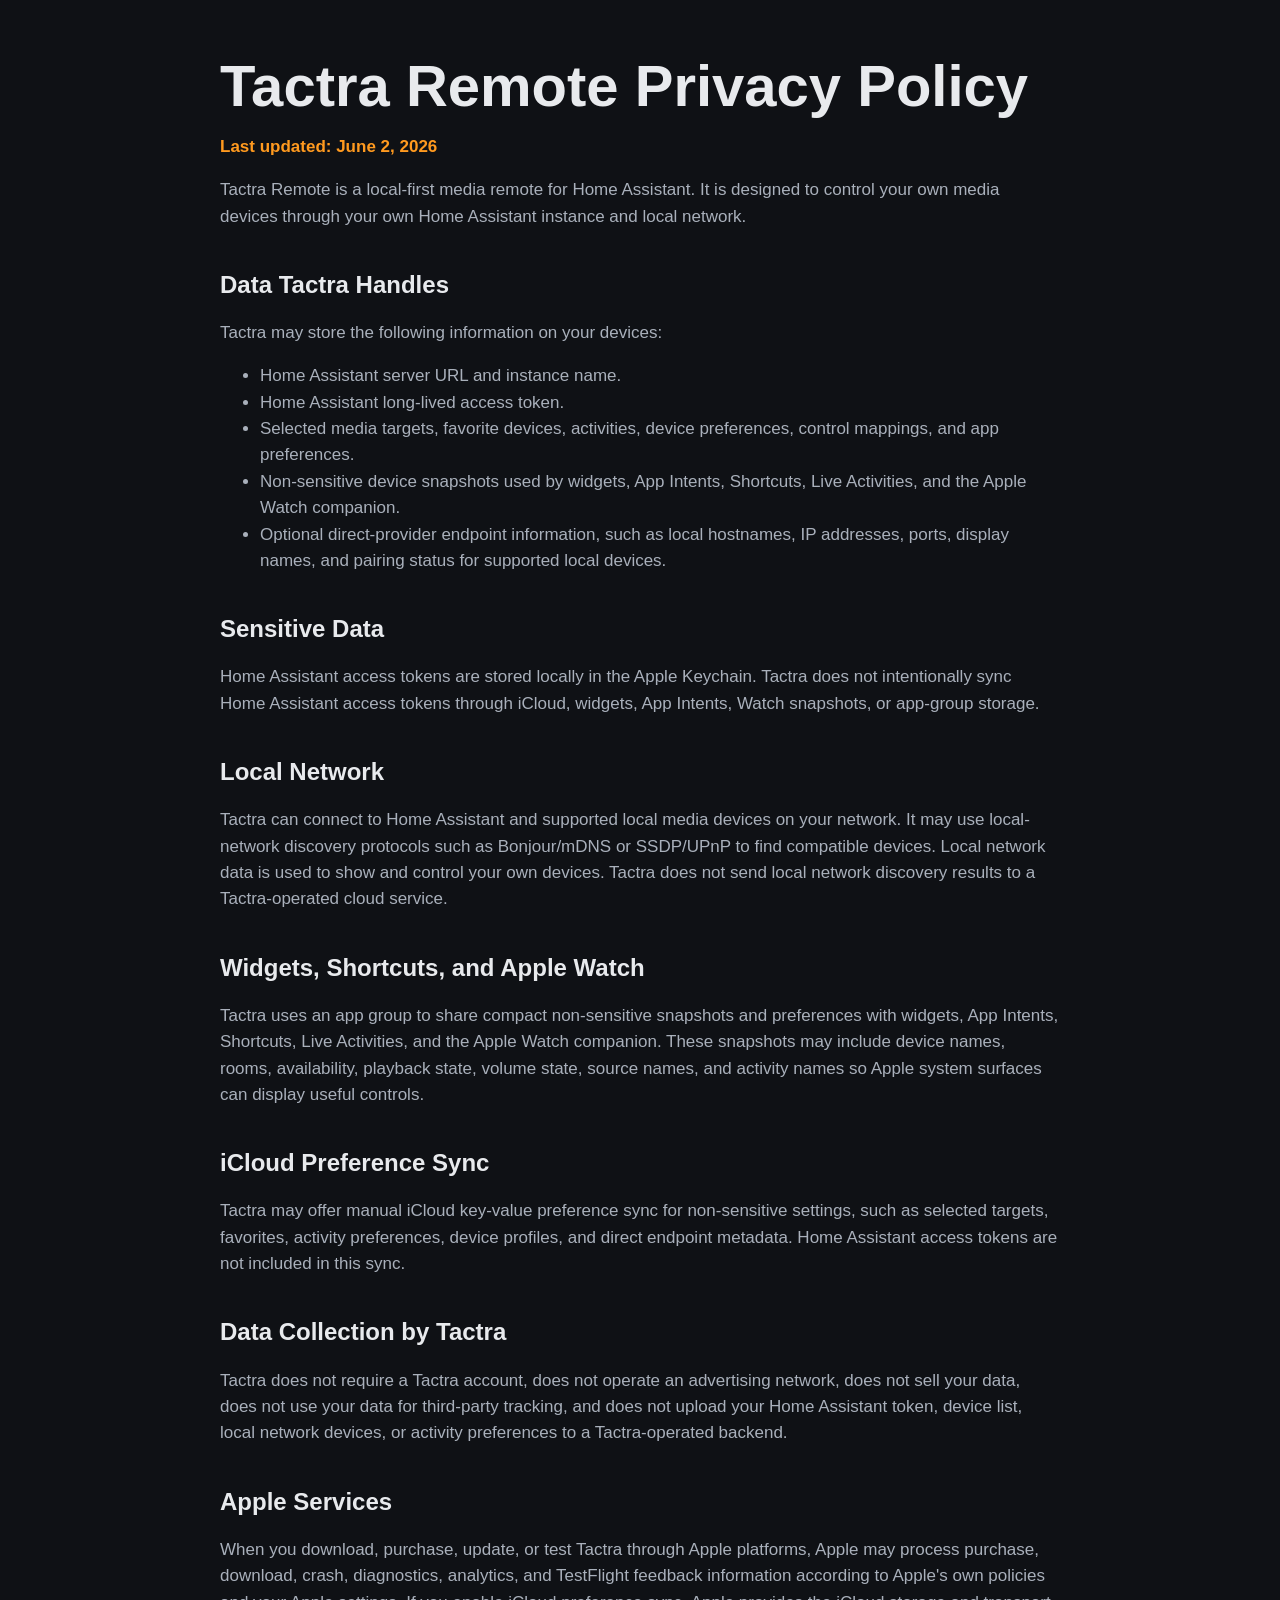
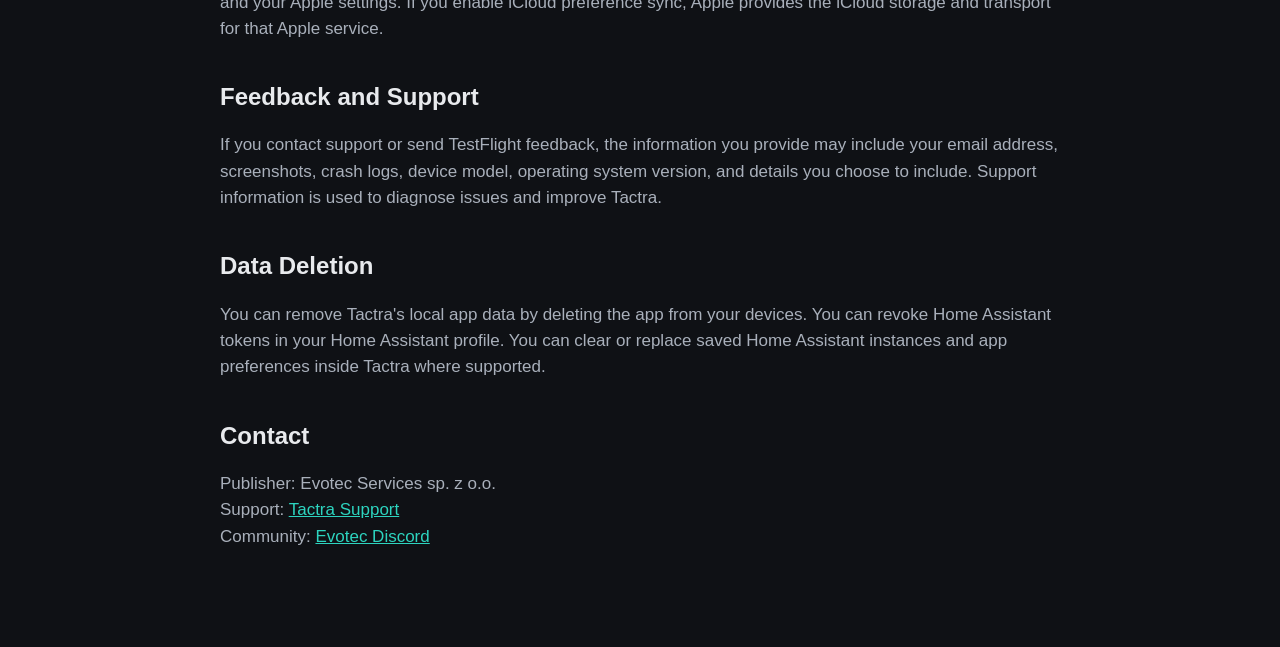
==== privacy/index.html @ 50c2a901 "Publish Tactra support pages" ====
<!doctype html>
<html lang="en">
<head>
  <meta charset="utf-8">
  <meta name="viewport" content="width=device-width, initial-scale=1">
  <title>Tactra Remote Privacy Policy</title>
  <style>
    :root {
      color-scheme: dark;
      --bg: #0f1115;
      --panel: #1a1d22;
      --text: #e8eaed;
      --muted: #a9b0bb;
      --amber: #ff9a1f;
      --teal: #2dd4bf;
    }
    body {
      margin: 0;
      font-family: -apple-system, BlinkMacSystemFont, "Segoe UI", sans-serif;
      background: var(--bg);
      color: var(--text);
      line-height: 1.55;
    }
    main {
      max-width: 840px;
      margin: 0 auto;
      padding: 56px 24px 80px;
    }
    h1 {
      margin: 0 0 8px;
      font-size: clamp(34px, 7vw, 58px);
      line-height: 1.05;
      letter-spacing: 0;
    }
    h2 {
      margin: 36px 0 10px;
      font-size: 24px;
    }
    p, li {
      color: var(--muted);
      font-size: 17px;
    }
    a {
      color: var(--teal);
    }
    .date {
      color: var(--amber);
      font-weight: 700;
    }
  </style>
</head>
<body>
  <main>
    <h1>Tactra Remote Privacy Policy</h1>
    <p class="date">Last updated: June 2, 2026</p>
    <p>
      Tactra Remote is a local-first media remote for Home Assistant. It is
      designed to control your own media devices through your own Home Assistant
      instance and local network.
    </p>

    <h2>Data Tactra Handles</h2>
    <p>Tactra may store the following information on your devices:</p>
    <ul>
      <li>Home Assistant server URL and instance name.</li>
      <li>Home Assistant long-lived access token.</li>
      <li>Selected media targets, favorite devices, activities, device preferences, control mappings, and app preferences.</li>
      <li>Non-sensitive device snapshots used by widgets, App Intents, Shortcuts, Live Activities, and the Apple Watch companion.</li>
      <li>Optional direct-provider endpoint information, such as local hostnames, IP addresses, ports, display names, and pairing status for supported local devices.</li>
    </ul>

    <h2>Sensitive Data</h2>
    <p>
      Home Assistant access tokens are stored locally in the Apple Keychain.
      Tactra does not intentionally sync Home Assistant access tokens through
      iCloud, widgets, App Intents, Watch snapshots, or app-group storage.
    </p>

    <h2>Local Network</h2>
    <p>
      Tactra can connect to Home Assistant and supported local media devices on
      your network. It may use local-network discovery protocols such as
      Bonjour/mDNS or SSDP/UPnP to find compatible devices. Local network data is
      used to show and control your own devices. Tactra does not send local
      network discovery results to a Tactra-operated cloud service.
    </p>

    <h2>Widgets, Shortcuts, and Apple Watch</h2>
    <p>
      Tactra uses an app group to share compact non-sensitive snapshots and
      preferences with widgets, App Intents, Shortcuts, Live Activities, and the
      Apple Watch companion. These snapshots may include device names, rooms,
      availability, playback state, volume state, source names, and activity
      names so Apple system surfaces can display useful controls.
    </p>

    <h2>iCloud Preference Sync</h2>
    <p>
      Tactra may offer manual iCloud key-value preference sync for non-sensitive
      settings, such as selected targets, favorites, activity preferences, device
      profiles, and direct endpoint metadata. Home Assistant access tokens are
      not included in this sync.
    </p>

    <h2>Data Collection by Tactra</h2>
    <p>
      Tactra does not require a Tactra account, does not operate an advertising
      network, does not sell your data, does not use your data for third-party
      tracking, and does not upload your Home Assistant token, device list, local
      network devices, or activity preferences to a Tactra-operated backend.
    </p>

    <h2>Apple Services</h2>
    <p>
      When you download, purchase, update, or test Tactra through Apple
      platforms, Apple may process purchase, download, crash, diagnostics,
      analytics, and TestFlight feedback information according to Apple's own
      policies and your Apple settings. If you enable iCloud preference sync,
      Apple provides the iCloud storage and transport for that Apple service.
    </p>

    <h2>Feedback and Support</h2>
    <p>
      If you contact support or send TestFlight feedback, the information you
      provide may include your email address, screenshots, crash logs, device
      model, operating system version, and details you choose to include. Support
      information is used to diagnose issues and improve Tactra.
    </p>

    <h2>Data Deletion</h2>
    <p>
      You can remove Tactra's local app data by deleting the app from your
      devices. You can revoke Home Assistant tokens in your Home Assistant
      profile. You can clear or replace saved Home Assistant instances and app
      preferences inside Tactra where supported.
    </p>

    <h2>Contact</h2>
    <p>
      Publisher: Evotec Services sp. z o.o.<br>
      Support: <a href="../support/">Tactra Support</a><br>
      Community: <a href="https://evo.yt/discord">Evotec Discord</a>
    </p>
  </main>
</body>
</html>
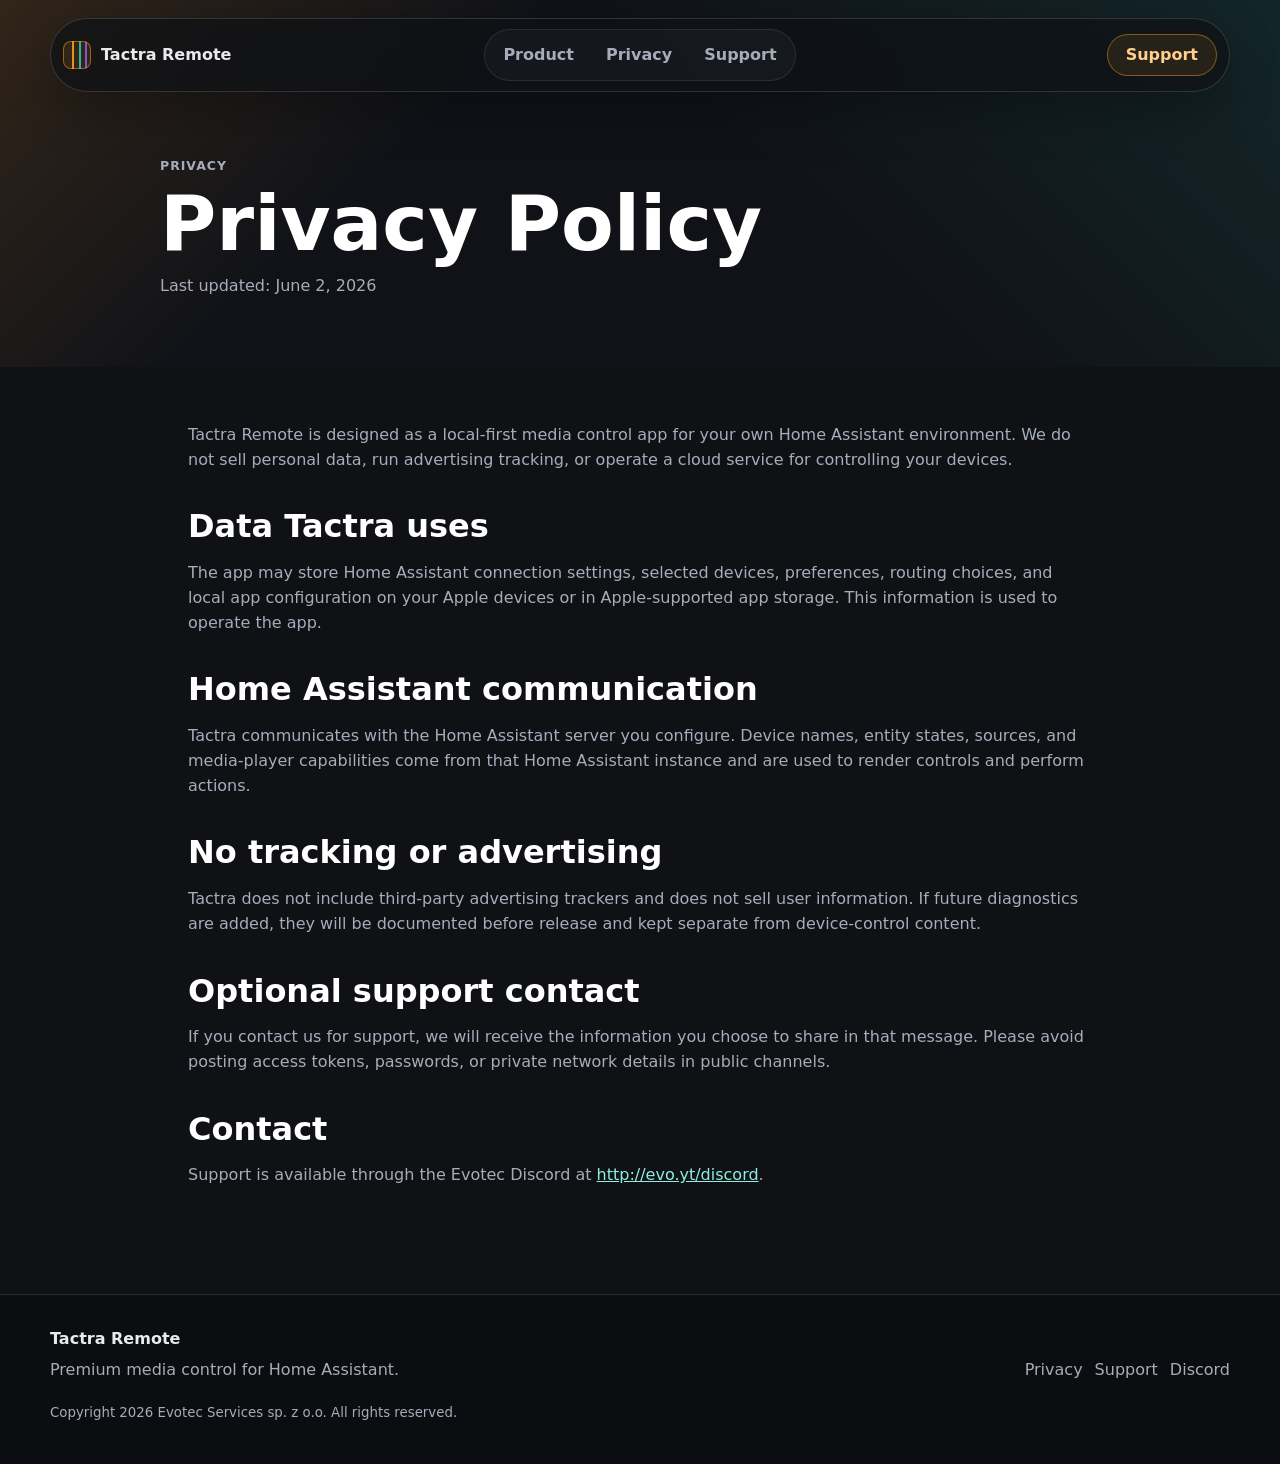
==== commit 04b0102d: "Publish Tactra PowerForge website" ====
--- a/privacy/index.html
+++ b/privacy/index.html
@@ -1,146 +1,55 @@
 <!doctype html>
 <html lang="en">
 <head>
-  <meta charset="utf-8">
-  <meta name="viewport" content="width=device-width, initial-scale=1">
-  <title>Tactra Remote Privacy Policy</title>
-  <style>
-    :root {
-      color-scheme: dark;
-      --bg: #0f1115;
-      --panel: #1a1d22;
-      --text: #e8eaed;
-      --muted: #a9b0bb;
-      --amber: #ff9a1f;
-      --teal: #2dd4bf;
-    }
-    body {
-      margin: 0;
-      font-family: -apple-system, BlinkMacSystemFont, "Segoe UI", sans-serif;
-      background: var(--bg);
-      color: var(--text);
-      line-height: 1.55;
-    }
-    main {
-      max-width: 840px;
-      margin: 0 auto;
-      padding: 56px 24px 80px;
-    }
-    h1 {
-      margin: 0 0 8px;
-      font-size: clamp(34px, 7vw, 58px);
-      line-height: 1.05;
-      letter-spacing: 0;
-    }
-    h2 {
-      margin: 36px 0 10px;
-      font-size: 24px;
-    }
-    p, li {
-      color: var(--muted);
-      font-size: 17px;
-    }
-    a {
-      color: var(--teal);
-    }
-    .date {
-      color: var(--amber);
-      font-weight: 700;
-    }
-  </style>
+  <meta charset="utf-8" />
+  <meta name="viewport" content="width=device-width, initial-scale=1" />
+  <title>Privacy Policy | Tactra Remote</title>
+  <meta name="description" content="Tactra Remote privacy policy for App Store Connect and users." />
+  
+  <meta name="theme-color" content="#0F1115" />
+  <meta property="og:type" content="website" />
+  <meta property="og:title" content="Privacy Policy | Tactra Remote" />
+  <meta property="og:description" content="Tactra Remote privacy policy for App Store Connect and users." />
+  <meta property="og:image" content="https://evotecit.github.io/tactra-app/assets/tactra-hero.png" />
+  
+    <link rel="preload" as="image" href="../assets/tactra-hero.png" />
+    <link rel="stylesheet" href="../themes/tactra/assets/site.css" />
+    
 </head>
-<body>
-  <main>
-    <h1>Tactra Remote Privacy Policy</h1>
-    <p class="date">Last updated: June 2, 2026</p>
-    <p>
-      Tactra Remote is a local-first media remote for Home Assistant. It is
-      designed to control your own media devices through your own Home Assistant
-      instance and local network.
-    </p>
+<body class="tactra-page ">
+  <header class="site-header">
+    <a class="brand" href="../" aria-label="Tactra Remote home">
+      <span class="brand-mark" aria-hidden="true"></span>
+      <span>Tactra Remote</span>
+    </a>
+    <nav class="site-nav" aria-label="Primary navigation">
+      <a href="../">Product</a>
+      <a href="../privacy/">Privacy</a>
+      <a href="../support/">Support</a>
+    </nav>
+    <a class="header-action" href="http://evo.yt/discord">Support</a>
+  </header>
 
-    <h2>Data Tactra Handles</h2>
-    <p>Tactra may store the following information on your devices:</p>
-    <ul>
-      <li>Home Assistant server URL and instance name.</li>
-      <li>Home Assistant long-lived access token.</li>
-      <li>Selected media targets, favorite devices, activities, device preferences, control mappings, and app preferences.</li>
-      <li>Non-sensitive device snapshots used by widgets, App Intents, Shortcuts, Live Activities, and the Apple Watch companion.</li>
-      <li>Optional direct-provider endpoint information, such as local hostnames, IP addresses, ports, display names, and pairing status for supported local devices.</li>
-    </ul>
+  <main id="main">
+    <article class="markdown-body"><section class="legal-hero">
+      <p class="eyebrow">Privacy</p>
+      <h1 id="privacy-policy">Privacy Policy</h1>
+      <p>Last updated: June 2, 2026</p>
+    </section><section class="legal-content">
+      <p>Tactra Remote is designed as a local-first media control app for your own Home Assistant environment. We do not sell personal data, run advertising tracking, or operate a cloud service for controlling your devices.</p>  <h2 id="data-tactra-uses">Data Tactra uses</h2>  <p>The app may store Home Assistant connection settings, selected devices, preferences, routing choices, and local app configuration on your Apple devices or in Apple-supported app storage. This information is used to operate the app.</p>  <h2 id="home-assistant-communication">Home Assistant communication</h2>  <p>Tactra communicates with the Home Assistant server you configure. Device names, entity states, sources, and media-player capabilities come from that Home Assistant instance and are used to render controls and perform actions.</p>  <h2 id="no-tracking-or-advertising">No tracking or advertising</h2>  <p>Tactra does not include third-party advertising trackers and does not sell user information. If future diagnostics are added, they will be documented before release and kept separate from device-control content.</p>  <h2 id="optional-support-contact">Optional support contact</h2>  <p>If you contact us for support, we will receive the information you choose to share in that message. Please avoid posting access tokens, passwords, or private network details in public channels.</p>  <h2 id="contact">Contact</h2>  <p>Support is available through the Evotec Discord at <a href="http://evo.yt/discord">http://evo.yt/discord</a>.</p></section></article>
+  </main>
+  <footer class="site-footer">
+    <div>
+      <strong>Tactra Remote</strong>
+      <span>Premium media control for Home Assistant.</span>
+    </div>
+    <nav aria-label="Footer navigation">
+      <a href="../privacy/">Privacy</a>
+      <a href="../support/">Support</a>
+      <a href="http://evo.yt/discord">Discord</a>
+    </nav>
+    <small>Copyright 2026 Evotec Services sp. z o.o. All rights reserved.</small>
+  </footer>
 
-    <h2>Sensitive Data</h2>
-    <p>
-      Home Assistant access tokens are stored locally in the Apple Keychain.
-      Tactra does not intentionally sync Home Assistant access tokens through
-      iCloud, widgets, App Intents, Watch snapshots, or app-group storage.
-    </p>
-
-    <h2>Local Network</h2>
-    <p>
-      Tactra can connect to Home Assistant and supported local media devices on
-      your network. It may use local-network discovery protocols such as
-      Bonjour/mDNS or SSDP/UPnP to find compatible devices. Local network data is
-      used to show and control your own devices. Tactra does not send local
-      network discovery results to a Tactra-operated cloud service.
-    </p>
-
-    <h2>Widgets, Shortcuts, and Apple Watch</h2>
-    <p>
-      Tactra uses an app group to share compact non-sensitive snapshots and
-      preferences with widgets, App Intents, Shortcuts, Live Activities, and the
-      Apple Watch companion. These snapshots may include device names, rooms,
-      availability, playback state, volume state, source names, and activity
-      names so Apple system surfaces can display useful controls.
-    </p>
-
-    <h2>iCloud Preference Sync</h2>
-    <p>
-      Tactra may offer manual iCloud key-value preference sync for non-sensitive
-      settings, such as selected targets, favorites, activity preferences, device
-      profiles, and direct endpoint metadata. Home Assistant access tokens are
-      not included in this sync.
-    </p>
-
-    <h2>Data Collection by Tactra</h2>
-    <p>
-      Tactra does not require a Tactra account, does not operate an advertising
-      network, does not sell your data, does not use your data for third-party
-      tracking, and does not upload your Home Assistant token, device list, local
-      network devices, or activity preferences to a Tactra-operated backend.
-    </p>
-
-    <h2>Apple Services</h2>
-    <p>
-      When you download, purchase, update, or test Tactra through Apple
-      platforms, Apple may process purchase, download, crash, diagnostics,
-      analytics, and TestFlight feedback information according to Apple's own
-      policies and your Apple settings. If you enable iCloud preference sync,
-      Apple provides the iCloud storage and transport for that Apple service.
-    </p>
-
-    <h2>Feedback and Support</h2>
-    <p>
-      If you contact support or send TestFlight feedback, the information you
-      provide may include your email address, screenshots, crash logs, device
-      model, operating system version, and details you choose to include. Support
-      information is used to diagnose issues and improve Tactra.
-    </p>
-
-    <h2>Data Deletion</h2>
-    <p>
-      You can remove Tactra's local app data by deleting the app from your
-      devices. You can revoke Home Assistant tokens in your Home Assistant
-      profile. You can clear or replace saved Home Assistant instances and app
-      preferences inside Tactra where supported.
-    </p>
-
-    <h2>Contact</h2>
-    <p>
-      Publisher: Evotec Services sp. z o.o.<br>
-      Support: <a href="../support/">Tactra Support</a><br>
-      Community: <a href="https://evo.yt/discord">Evotec Discord</a>
-    </p>
-  </main>
 </body>
 </html>
--- a/themes/tactra/assets/site.css
+++ b/themes/tactra/assets/site.css
@@ -0,0 +1,575 @@
+:root {
+  color-scheme: dark;
+  --charcoal: #0f1115;
+  --ink: #e8eaed;
+  --muted: #a6adba;
+  --soft: #c7ccd4;
+  --graphite: #1a1d22;
+  --panel: rgba(20, 23, 29, 0.78);
+  --panel-strong: rgba(25, 28, 34, 0.92);
+  --border: rgba(199, 204, 212, 0.16);
+  --amber: #ff9a1f;
+  --teal: #2dd4bf;
+  --purple: #8b5cf6;
+  --danger: #ef5b52;
+  --shadow: 0 24px 80px rgba(0, 0, 0, 0.42);
+}
+
+* {
+  box-sizing: border-box;
+}
+
+html {
+  scroll-behavior: smooth;
+}
+
+body {
+  margin: 0;
+  min-width: 320px;
+  background: var(--charcoal);
+  color: var(--ink);
+  font-family: Inter, ui-sans-serif, system-ui, -apple-system, BlinkMacSystemFont, "SF Pro Text", "Segoe UI", sans-serif;
+  line-height: 1.55;
+  letter-spacing: 0;
+}
+
+a {
+  color: inherit;
+}
+
+.site-header {
+  position: fixed;
+  z-index: 20;
+  top: 18px;
+  left: max(18px, env(safe-area-inset-left));
+  right: max(18px, env(safe-area-inset-right));
+  display: grid;
+  grid-template-columns: 1fr auto 1fr;
+  align-items: center;
+  gap: 18px;
+  max-width: 1180px;
+  margin: 0 auto;
+  padding: 10px 12px;
+  border: 1px solid rgba(199, 204, 212, 0.18);
+  border-radius: 999px;
+  background: rgba(15, 17, 21, 0.72);
+  box-shadow: 0 18px 50px rgba(0, 0, 0, 0.28);
+  backdrop-filter: blur(18px);
+}
+
+.brand {
+  display: inline-flex;
+  align-items: center;
+  gap: 10px;
+  min-width: 0;
+  color: var(--ink);
+  font-weight: 800;
+  text-decoration: none;
+  white-space: nowrap;
+}
+
+.brand-mark {
+  width: 28px;
+  height: 28px;
+  border: 1px solid rgba(255, 154, 31, 0.52);
+  border-radius: 8px;
+  background:
+    linear-gradient(90deg, transparent 8px, rgba(255, 154, 31, 0.9) 8px 10px, transparent 10px),
+    linear-gradient(90deg, transparent 15px, rgba(45, 212, 191, 0.82) 15px 17px, transparent 17px),
+    linear-gradient(90deg, transparent 21px, rgba(139, 92, 246, 0.86) 21px 23px, transparent 23px),
+    rgba(255, 154, 31, 0.12);
+}
+
+.site-nav {
+  display: inline-flex;
+  gap: 4px;
+  align-items: center;
+  justify-content: center;
+  padding: 4px;
+  border: 1px solid rgba(199, 204, 212, 0.12);
+  border-radius: 999px;
+  background: rgba(255, 255, 255, 0.03);
+}
+
+.site-nav a,
+.header-action,
+.button {
+  min-height: 42px;
+  display: inline-flex;
+  align-items: center;
+  justify-content: center;
+  color: var(--ink);
+  font-weight: 750;
+  text-decoration: none;
+  white-space: nowrap;
+}
+
+.site-nav a {
+  padding: 0 14px;
+  color: var(--muted);
+  border-radius: 999px;
+}
+
+.site-nav a:hover {
+  color: var(--ink);
+  background: rgba(255, 255, 255, 0.06);
+}
+
+.header-action {
+  justify-self: end;
+  padding: 0 18px;
+  border: 1px solid rgba(255, 154, 31, 0.45);
+  border-radius: 999px;
+  color: #ffd08b;
+  background: rgba(255, 154, 31, 0.1);
+}
+
+.hero {
+  position: relative;
+  min-height: 92vh;
+  display: grid;
+  grid-template-columns: minmax(0, 1.03fr) minmax(260px, 0.47fr);
+  align-items: end;
+  gap: 32px;
+  padding: 150px max(32px, calc((100vw - 1180px) / 2)) 72px;
+  overflow: hidden;
+  background:
+    linear-gradient(90deg, rgba(15, 17, 21, 0.92) 0%, rgba(15, 17, 21, 0.70) 38%, rgba(15, 17, 21, 0.18) 76%),
+    linear-gradient(0deg, rgba(15, 17, 21, 1) 0%, rgba(15, 17, 21, 0.35) 28%, rgba(15, 17, 21, 0.2) 100%),
+    url("../../../assets/tactra-hero.png") center right / cover no-repeat;
+}
+
+.hero::after {
+  content: "";
+  position: absolute;
+  inset: auto 0 0;
+  height: 18vh;
+  background: linear-gradient(180deg, transparent, var(--charcoal));
+  pointer-events: none;
+}
+
+.hero-copy,
+.hero-panel {
+  position: relative;
+  z-index: 1;
+}
+
+.eyebrow {
+  margin: 0 0 14px;
+  color: var(--amber);
+  font-size: 0.78rem;
+  font-weight: 850;
+  text-transform: uppercase;
+  letter-spacing: 0.08em;
+}
+
+h1,
+h2,
+h3,
+p {
+  margin-top: 0;
+}
+
+h1 {
+  max-width: 10ch;
+  margin-bottom: 22px;
+  color: #ffffff;
+  font-size: clamp(3.7rem, 7.6vw, 7.7rem);
+  line-height: 0.92;
+  letter-spacing: 0;
+}
+
+h2 {
+  margin-bottom: 18px;
+  color: #ffffff;
+  font-size: clamp(2rem, 4vw, 4.4rem);
+  line-height: 1.02;
+  letter-spacing: 0;
+}
+
+h3 {
+  margin-bottom: 10px;
+  font-size: 1.25rem;
+  line-height: 1.2;
+}
+
+.hero-lede {
+  max-width: 690px;
+  margin-bottom: 30px;
+  color: var(--soft);
+  font-size: clamp(1.08rem, 1.9vw, 1.45rem);
+}
+
+.hero-actions,
+.site-footer nav {
+  display: flex;
+  flex-wrap: wrap;
+  gap: 12px;
+}
+
+.button {
+  min-width: 148px;
+  padding: 0 20px;
+  border-radius: 999px;
+  transition: transform 160ms ease, border-color 160ms ease, background 160ms ease;
+}
+
+.button:hover,
+.header-action:hover {
+  transform: translateY(-1px);
+}
+
+.button.primary {
+  border: 1px solid rgba(255, 154, 31, 0.65);
+  color: #160f04;
+  background: linear-gradient(135deg, #ffd08b, var(--amber));
+  box-shadow: 0 12px 36px rgba(255, 154, 31, 0.22);
+}
+
+.button.ghost {
+  border: 1px solid var(--border);
+  color: var(--ink);
+  background: rgba(255, 255, 255, 0.05);
+}
+
+.hero-panel {
+  align-self: end;
+  display: grid;
+  gap: 6px;
+  padding: 22px;
+  border: 1px solid rgba(45, 212, 191, 0.25);
+  border-radius: 8px;
+  background: rgba(15, 17, 21, 0.65);
+  box-shadow: var(--shadow);
+  backdrop-filter: blur(18px);
+}
+
+.hero-panel span,
+.hero-panel small {
+  color: var(--muted);
+}
+
+.hero-panel strong {
+  color: #ffffff;
+  font-size: 1.28rem;
+}
+
+.section {
+  padding: 82px max(28px, calc((100vw - 1180px) / 2));
+}
+
+.section-heading {
+  max-width: 760px;
+  margin-bottom: 28px;
+}
+
+.intro-band {
+  background:
+    linear-gradient(180deg, var(--charcoal), #11141a 55%, var(--charcoal));
+}
+
+.intro-grid,
+.support-grid {
+  display: grid;
+  grid-template-columns: repeat(3, minmax(0, 1fr));
+  gap: 16px;
+}
+
+.intro-grid article,
+.feature-list > div,
+.price-card,
+.launch-card,
+.support-grid article {
+  border: 1px solid var(--border);
+  border-radius: 8px;
+  background: var(--panel);
+  box-shadow: 0 18px 55px rgba(0, 0, 0, 0.18);
+}
+
+.intro-grid article,
+.support-grid article {
+  padding: 24px;
+}
+
+.intro-grid p,
+.product-split p,
+.pricing-section p,
+.support-grid p,
+.legal-content p,
+.legal-hero p,
+.site-footer span,
+.site-footer small {
+  color: var(--muted);
+}
+
+.icon-ring {
+  width: 44px;
+  height: 44px;
+  display: block;
+  margin-bottom: 26px;
+  border-radius: 50%;
+  border: 2px solid currentColor;
+  box-shadow: inset 0 0 0 12px rgba(255, 255, 255, 0.04);
+}
+
+.icon-ring.amber {
+  color: var(--amber);
+}
+
+.icon-ring.teal {
+  color: var(--teal);
+}
+
+.icon-ring.purple {
+  color: var(--purple);
+}
+
+.product-split,
+.pricing-section,
+.cta-band {
+  display: grid;
+  grid-template-columns: minmax(0, 0.92fr) minmax(320px, 1.08fr);
+  gap: 34px;
+  align-items: start;
+}
+
+.feature-list {
+  display: grid;
+  gap: 12px;
+}
+
+.feature-list > div {
+  display: grid;
+  grid-template-columns: 132px 1fr;
+  gap: 18px;
+  align-items: center;
+  padding: 18px;
+}
+
+.feature-list strong {
+  color: #ffffff;
+}
+
+.feature-list span {
+  color: var(--muted);
+}
+
+.pricing-section {
+  background:
+    linear-gradient(135deg, rgba(255, 154, 31, 0.08), transparent 42%),
+    linear-gradient(225deg, rgba(139, 92, 246, 0.08), transparent 44%),
+    #101218;
+}
+
+.price-card,
+.launch-card {
+  padding: clamp(26px, 4vw, 42px);
+}
+
+.price-line {
+  display: flex;
+  align-items: center;
+  justify-content: space-between;
+  gap: 18px;
+  margin-top: 30px;
+  padding-top: 22px;
+  border-top: 1px solid var(--border);
+}
+
+.price-line span {
+  color: var(--muted);
+}
+
+.price-line strong {
+  color: #ffffff;
+  font-size: clamp(2rem, 4vw, 3.8rem);
+  line-height: 1;
+}
+
+.launch-card {
+  min-height: 100%;
+  border-color: rgba(45, 212, 191, 0.24);
+  background:
+    linear-gradient(160deg, rgba(45, 212, 191, 0.1), transparent 44%),
+    var(--panel);
+}
+
+.cta-band {
+  align-items: center;
+}
+
+.cta-band .button {
+  justify-self: end;
+}
+
+.legal-hero {
+  padding: 156px max(28px, calc((100vw - 960px) / 2)) 52px;
+  background:
+    linear-gradient(135deg, rgba(255, 154, 31, 0.14), transparent 34%),
+    linear-gradient(225deg, rgba(45, 212, 191, 0.1), transparent 42%),
+    #101218;
+}
+
+.legal-hero h1 {
+  max-width: 900px;
+  margin-bottom: 14px;
+  font-size: clamp(3rem, 6vw, 5.8rem);
+}
+
+.legal-content,
+.support-grid {
+  max-width: 960px;
+  margin: 0 auto;
+  padding: 56px 28px 90px;
+}
+
+.legal-content h2 {
+  margin-top: 38px;
+  font-size: clamp(1.45rem, 2.5vw, 2.2rem);
+}
+
+.legal-content a,
+.support-grid a:not(.button) {
+  color: #8feee2;
+}
+
+.support-grid {
+  grid-template-columns: repeat(3, minmax(0, 1fr));
+}
+
+.support-grid h2 {
+  font-size: 1.35rem;
+  line-height: 1.18;
+}
+
+.site-footer {
+  display: grid;
+  grid-template-columns: minmax(0, 1fr) auto;
+  gap: 20px;
+  align-items: end;
+  padding: 32px max(28px, calc((100vw - 1180px) / 2)) 40px;
+  border-top: 1px solid var(--border);
+  background: #0b0d11;
+}
+
+.site-footer div {
+  display: grid;
+  gap: 6px;
+}
+
+.site-footer nav {
+  justify-content: end;
+}
+
+.site-footer a {
+  color: var(--muted);
+  text-decoration: none;
+}
+
+.site-footer a:hover {
+  color: var(--ink);
+}
+
+.site-footer small {
+  grid-column: 1 / -1;
+}
+
+@media (max-width: 900px) {
+  .site-header {
+    grid-template-columns: 1fr auto;
+    border-radius: 22px;
+  }
+
+  .site-nav {
+    display: none;
+  }
+
+  .hero {
+    min-height: 86vh;
+    grid-template-columns: 1fr;
+    padding-top: 132px;
+  }
+
+  .hero-panel {
+    max-width: 440px;
+  }
+
+  .intro-grid,
+  .product-split,
+  .pricing-section,
+  .cta-band,
+  .support-grid {
+    grid-template-columns: 1fr;
+  }
+
+  .cta-band .button {
+    justify-self: start;
+  }
+}
+
+@media (max-width: 620px) {
+  .site-header {
+    top: 10px;
+    left: 10px;
+    right: 10px;
+    padding: 8px;
+  }
+
+  .brand span:last-child {
+    max-width: 150px;
+    overflow: hidden;
+    text-overflow: ellipsis;
+  }
+
+  .header-action {
+    min-height: 38px;
+    padding: 0 12px;
+  }
+
+  .hero {
+    padding: 118px 20px 54px;
+    background:
+      linear-gradient(90deg, rgba(15, 17, 21, 0.94) 0%, rgba(15, 17, 21, 0.72) 74%, rgba(15, 17, 21, 0.35) 100%),
+      linear-gradient(0deg, rgba(15, 17, 21, 1) 0%, rgba(15, 17, 21, 0.5) 32%, rgba(15, 17, 21, 0.24) 100%),
+      url("../../../assets/tactra-hero.png") center right / cover no-repeat;
+  }
+
+  h1 {
+    font-size: clamp(3.2rem, 16vw, 4.8rem);
+  }
+
+  h2 {
+    font-size: clamp(2rem, 10vw, 3rem);
+  }
+
+  .section {
+    padding: 64px 20px;
+  }
+
+  .feature-list > div {
+    grid-template-columns: 1fr;
+    gap: 6px;
+  }
+
+  .price-line {
+    display: grid;
+  }
+
+  .legal-hero {
+    padding: 126px 20px 42px;
+  }
+
+  .legal-content,
+  .support-grid {
+    padding: 42px 20px 72px;
+  }
+
+  .site-footer {
+    grid-template-columns: 1fr;
+    padding: 30px 20px 36px;
+  }
+
+  .site-footer nav {
+    justify-content: start;
+  }
+}
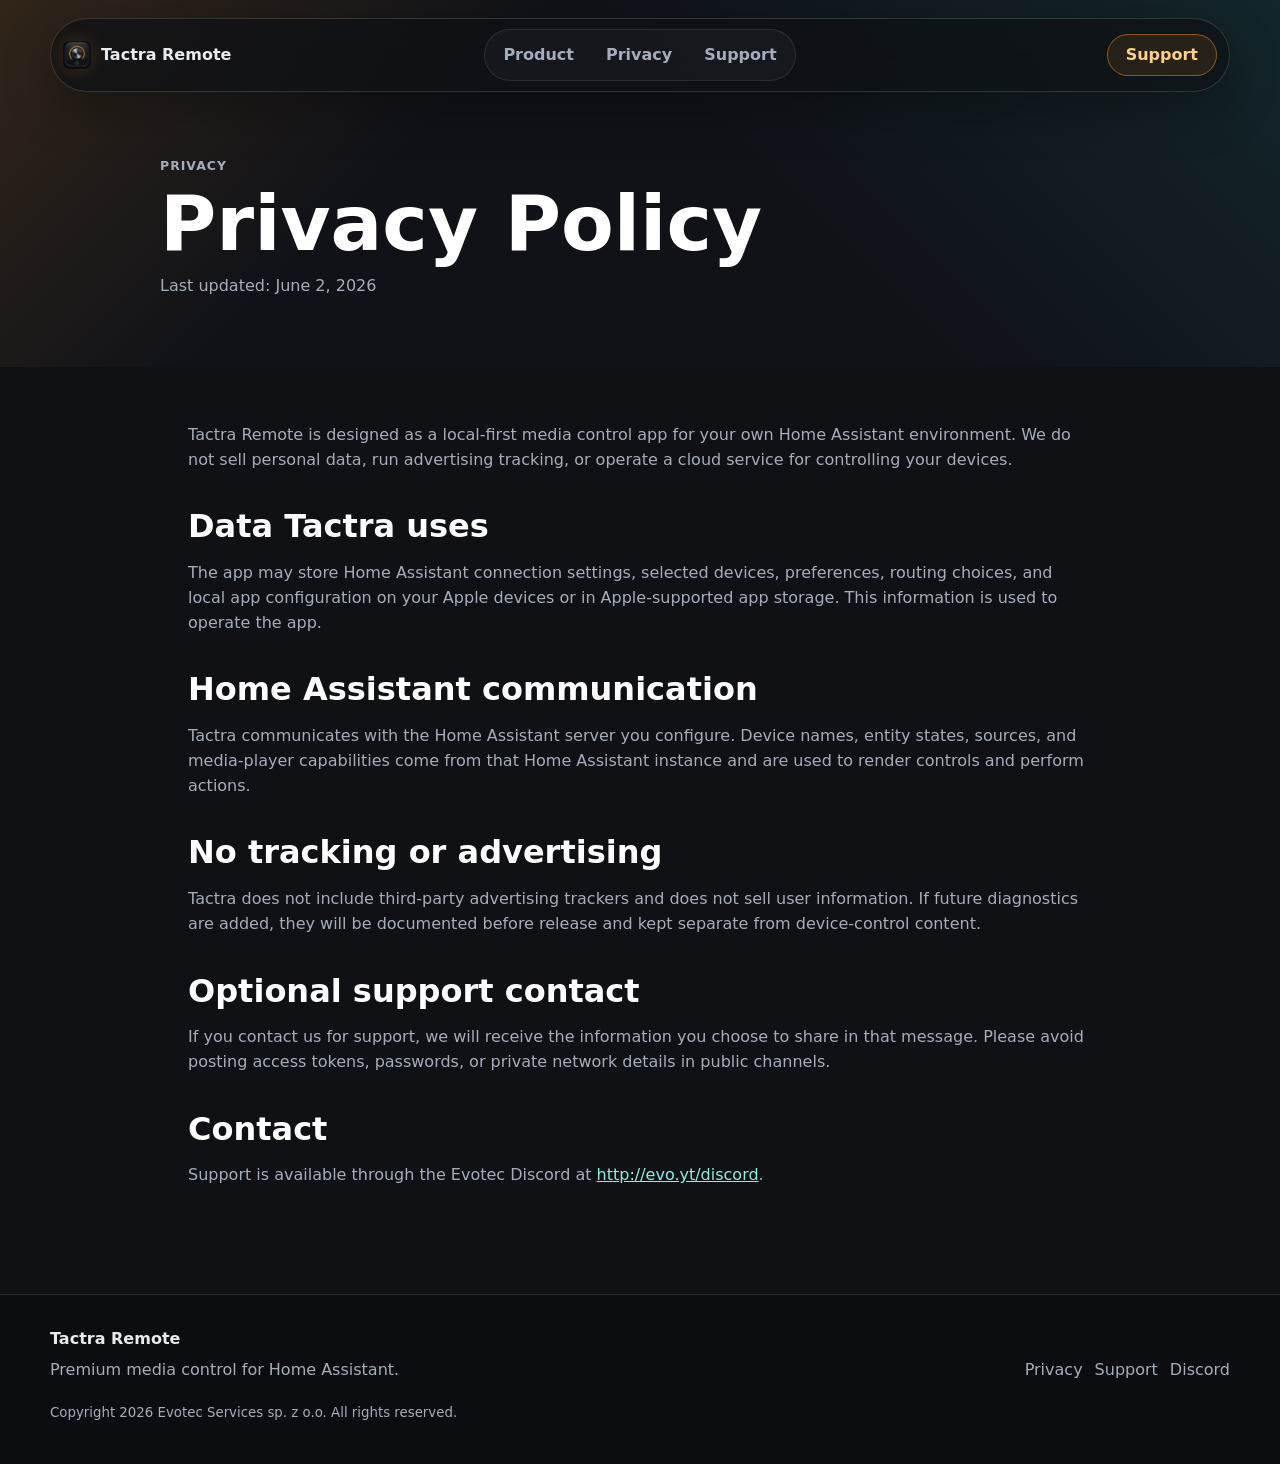
==== commit 7fa38001: "Use Tactra app icon on website" ====
--- a/privacy/index.html
+++ b/privacy/index.html
@@ -11,6 +11,7 @@
   <meta property="og:title" content="Privacy Policy | Tactra Remote" />
   <meta property="og:description" content="Tactra Remote privacy policy for App Store Connect and users." />
   <meta property="og:image" content="https://evotecit.github.io/tactra-app/assets/tactra-hero.png" />
+  <link rel="icon" type="image/png" href="../assets/tactra-icon.png" />
   
     <link rel="preload" as="image" href="../assets/tactra-hero.png" />
     <link rel="stylesheet" href="../themes/tactra/assets/site.css" />
@@ -19,7 +20,7 @@
 <body class="tactra-page ">
   <header class="site-header">
     <a class="brand" href="../" aria-label="Tactra Remote home">
-      <span class="brand-mark" aria-hidden="true"></span>
+      <img class="brand-icon" src="../assets/tactra-icon.png" alt="" aria-hidden="true" />
       <span>Tactra Remote</span>
     </a>
     <nav class="site-nav" aria-label="Primary navigation">
--- a/themes/tactra/assets/site.css
+++ b/themes/tactra/assets/site.css
@@ -68,16 +68,12 @@
   white-space: nowrap;
 }
 
-.brand-mark {
+.brand-icon {
   width: 28px;
   height: 28px;
-  border: 1px solid rgba(255, 154, 31, 0.52);
-  border-radius: 8px;
-  background:
-    linear-gradient(90deg, transparent 8px, rgba(255, 154, 31, 0.9) 8px 10px, transparent 10px),
-    linear-gradient(90deg, transparent 15px, rgba(45, 212, 191, 0.82) 15px 17px, transparent 17px),
-    linear-gradient(90deg, transparent 21px, rgba(139, 92, 246, 0.86) 21px 23px, transparent 23px),
-    rgba(255, 154, 31, 0.12);
+  display: block;
+  border-radius: 7px;
+  box-shadow: 0 0 18px rgba(255, 154, 31, 0.18);
 }
 
 .site-nav {
